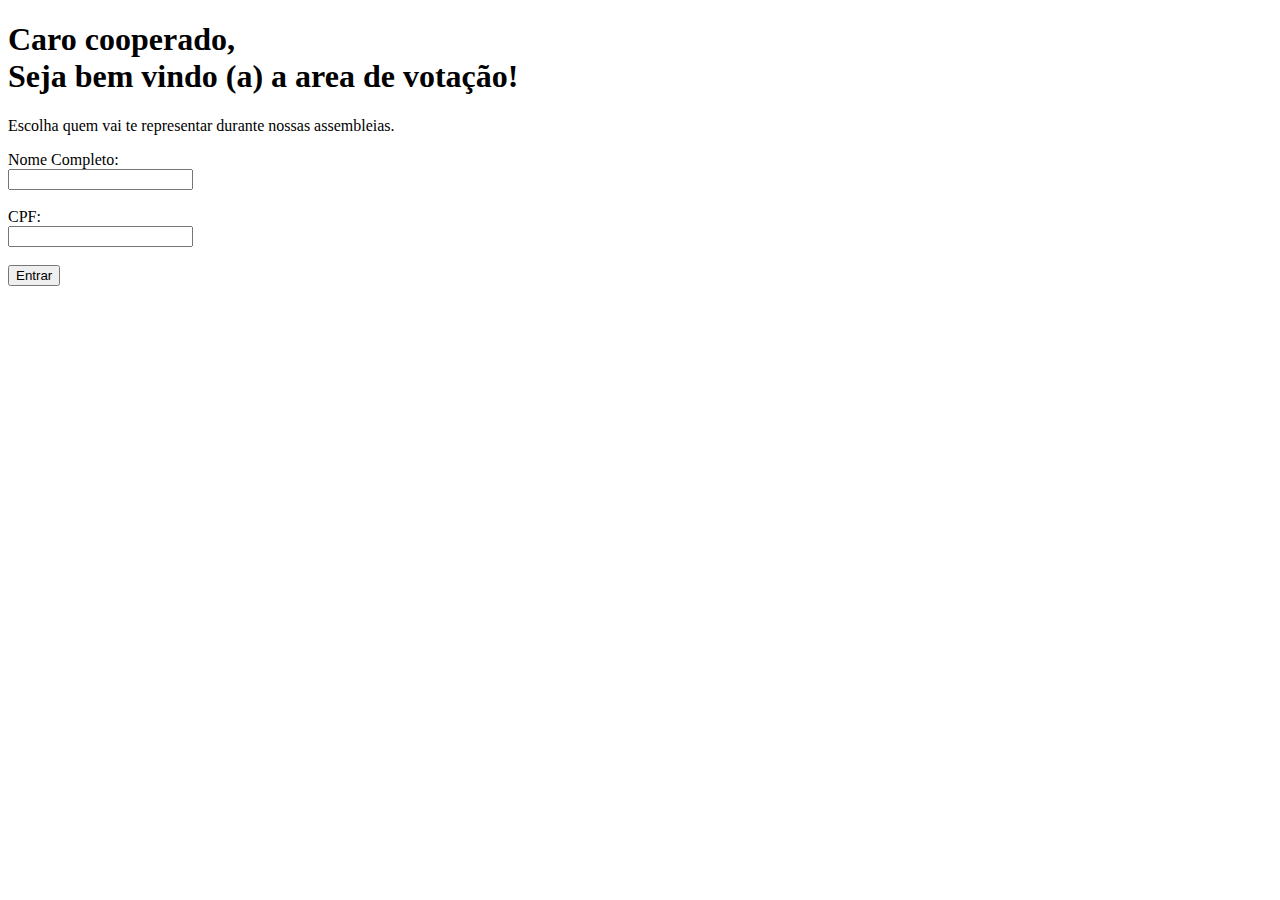
==== Delegados/index.html @ 64760238 "Organizando repositorios" ====
<!DOCTYPE html>
<html lang="pt">
  <head>
    <!--Desenvolvido por Pedro Maia | pedroasmaia@outlook.com-->
    <meta charset="UTF-8" />
    <meta http-equiv="X-UA-Compatible" content="IE=edge" />
    <meta name="viewport" content="width=device-width, initial-scale=1.0" />
    <link rel="stylesheet" href="../css/reset.css" />
    <link rel="stylesheet" href="../css/style_home.css" />
    <title>Eleição | Crediserv</title>
  </head>
  <body>
    <div id="all">
      <aside class="left">
      </aside>
      <div class="right">
        <div class="test">
          <div class="text">
            <h1>
              Caro cooperado, <br />
              Seja bem vindo (a) a area de votação!
            </h1>
            <p>
              Escolha quem vai te representar durante nossas
              assembleias.
            </p>
          </div>
          <main id="login">
            <label for="fname">Nome Completo</label>:</label><br>
            <input type="text" id="fname" name="fname" /><br>
            <br>
            <div id="display">
              <label id="incpf" for="lname" type>CPF:</label>
              <br>
              <input oninput="mascara(this)" id="cpf" type="text" name="cpf" /><br /><br />
            </div>
            <a href=""><button id="enter">Entrar</button></a>
          </main>
          <div>
            <img id="logo"src="../img/white_hor.png" alt="" />
          </div>
        </div>
        </body>
</html>
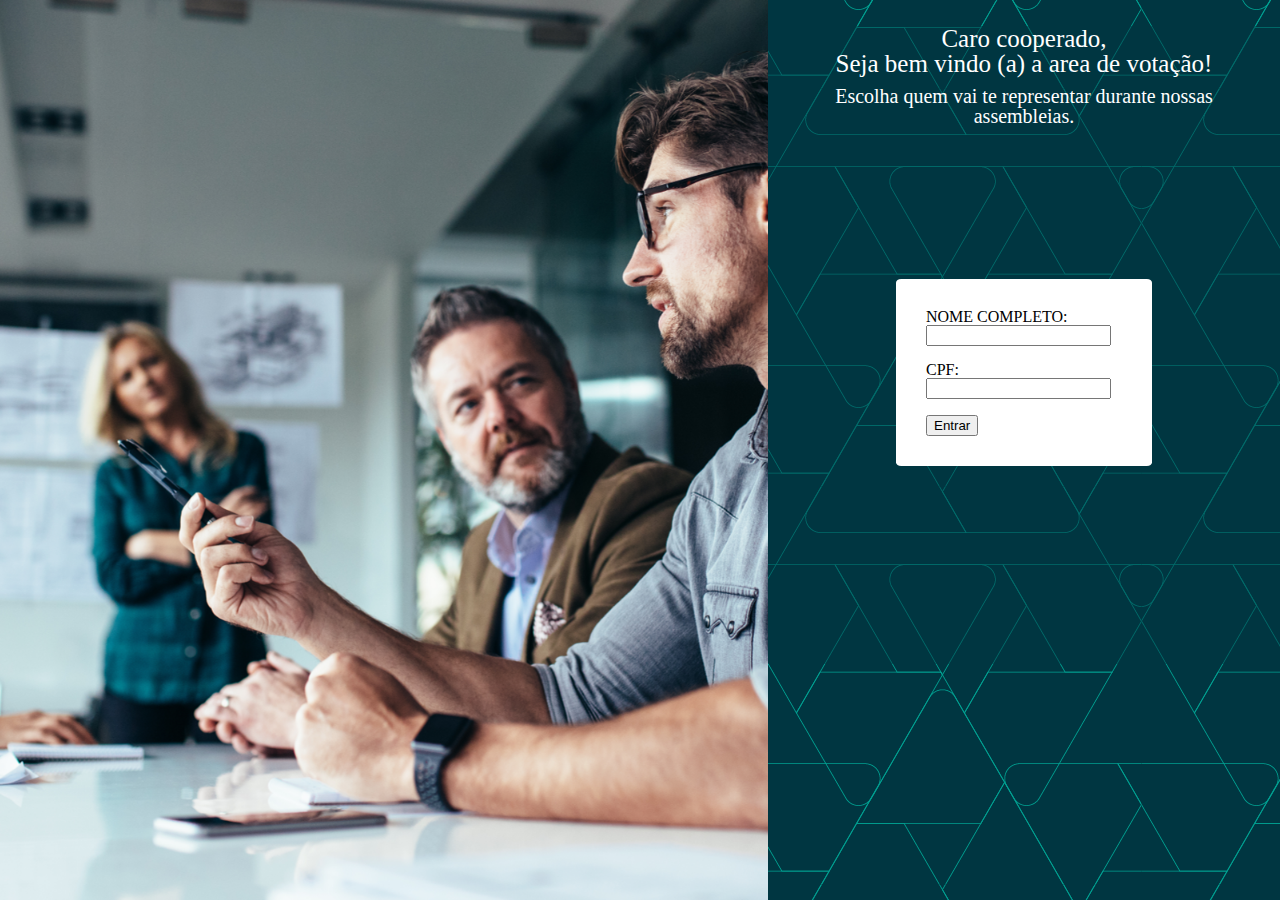
==== commit 338702e8: "Organizando Index" ====
--- a/Delegados/index.html
+++ b/Delegados/index.html
@@ -5,8 +5,8 @@
     <meta charset="UTF-8" />
     <meta http-equiv="X-UA-Compatible" content="IE=edge" />
     <meta name="viewport" content="width=device-width, initial-scale=1.0" />
-    <link rel="stylesheet" href="../css/reset.css" />
-    <link rel="stylesheet" href="../css/style_home.css" />
+    <link rel="stylesheet" href="./css/reset.css" />
+    <link rel="stylesheet" href="./css/style_home.css" />
     <title>Eleição | Crediserv</title>
   </head>
   <body>
--- a/Delegados/css/style_home.css
+++ b/Delegados/css/style_home.css
@@ -0,0 +1,59 @@
+:root{
+  --Turquesa:#00AE9D;
+  --Darkgreen: #003641;
+  --Purple:#49479D;
+  --mediumgreen:#7DB61C;
+  --ligthgreen: #c9d200;
+}
+
+*
+html {
+  width: 100vh;
+}
+#all {
+  display: flex;
+  flex-direction: row;
+  justify-content: space-between;
+}
+.left {
+  background-image: url(../img/Imagem1.png);
+  background-repeat: no-repeat;
+  width: 60vw;
+  background-color: #83cfe9;
+  background-size: cover;
+  background-position: top;
+}
+#logo {
+  margin: 11% 1% 0% 32%;
+  padding: 1%;
+  border-radius: 3%;
+}
+.right {
+  color: white;
+  background-image: url(../img/01.png);
+  width: 40vw;
+  height: 100vh;
+}
+.test {
+  background: rgba(0, 54, 65, 0.5);
+}
+.right h1 {
+  font-size: 25px;
+  margin: 5% 5% 2%;
+  font-family: "Tahoma";
+  text-align: center;
+}
+.right p {
+  font-size: 20px;
+  margin: 0% 5% 5%;
+  text-align: center;
+}
+#login {
+  border-radius: 2%;
+  padding: 30px 0px 30px 30px;
+  font-family: "Tahoma";
+  margin: 30% 25% 25% 25%;
+  background-color: white;
+  color: black;
+  text-transform: uppercase;
+}
